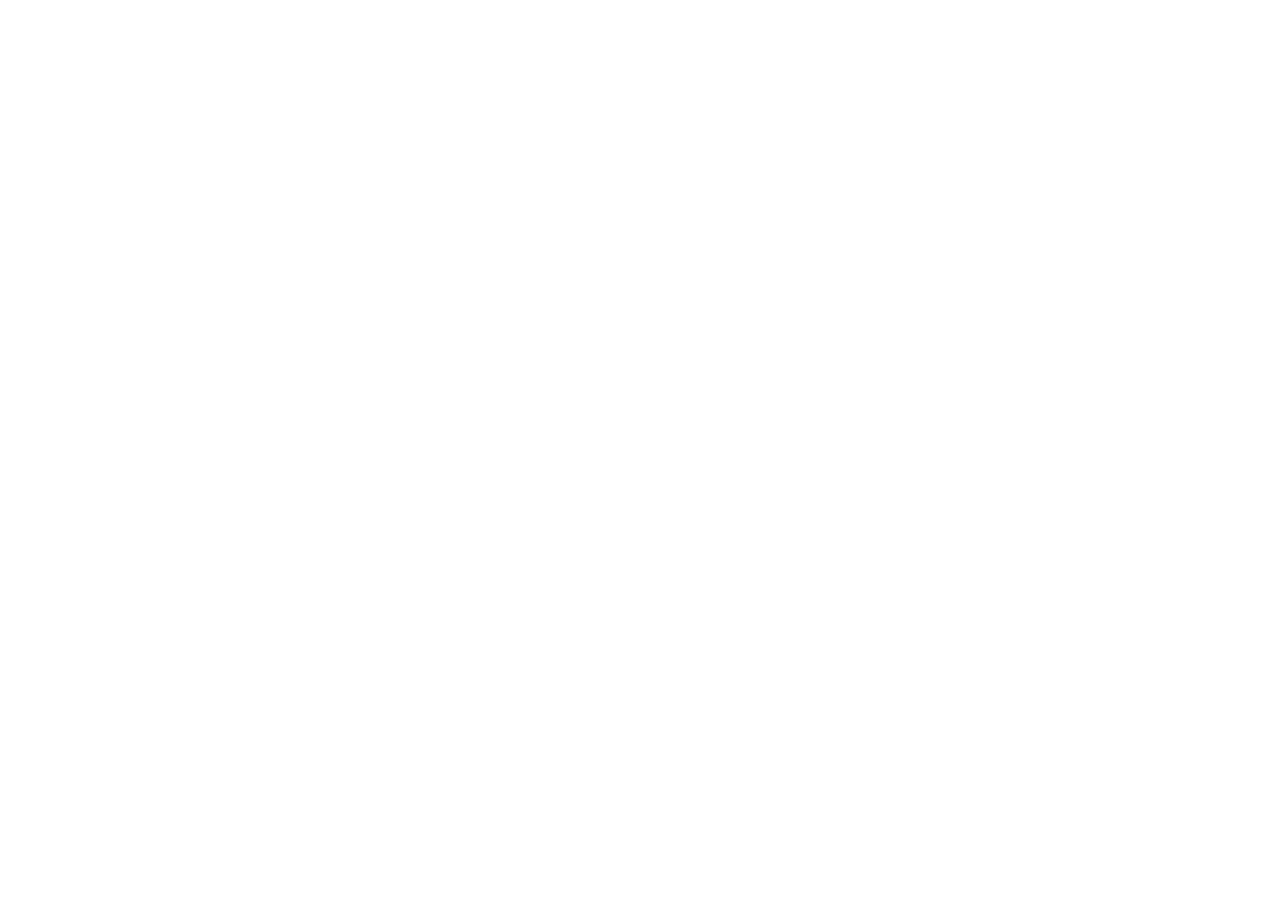
==== index.html @ 0b551ff9 "💄 파일생성" ====
<!DOCTYPE html>
<html lang="en">
<head>
    <meta charset="UTF-8">
    <meta name="viewport" content="width=device-width, initial-scale=1.0">
    <title>Instgram</title>
    <link rel="stylesheet" href="./style.css">
</head>
<body>
    <script src="./script.js"></script>
</body>
</html>
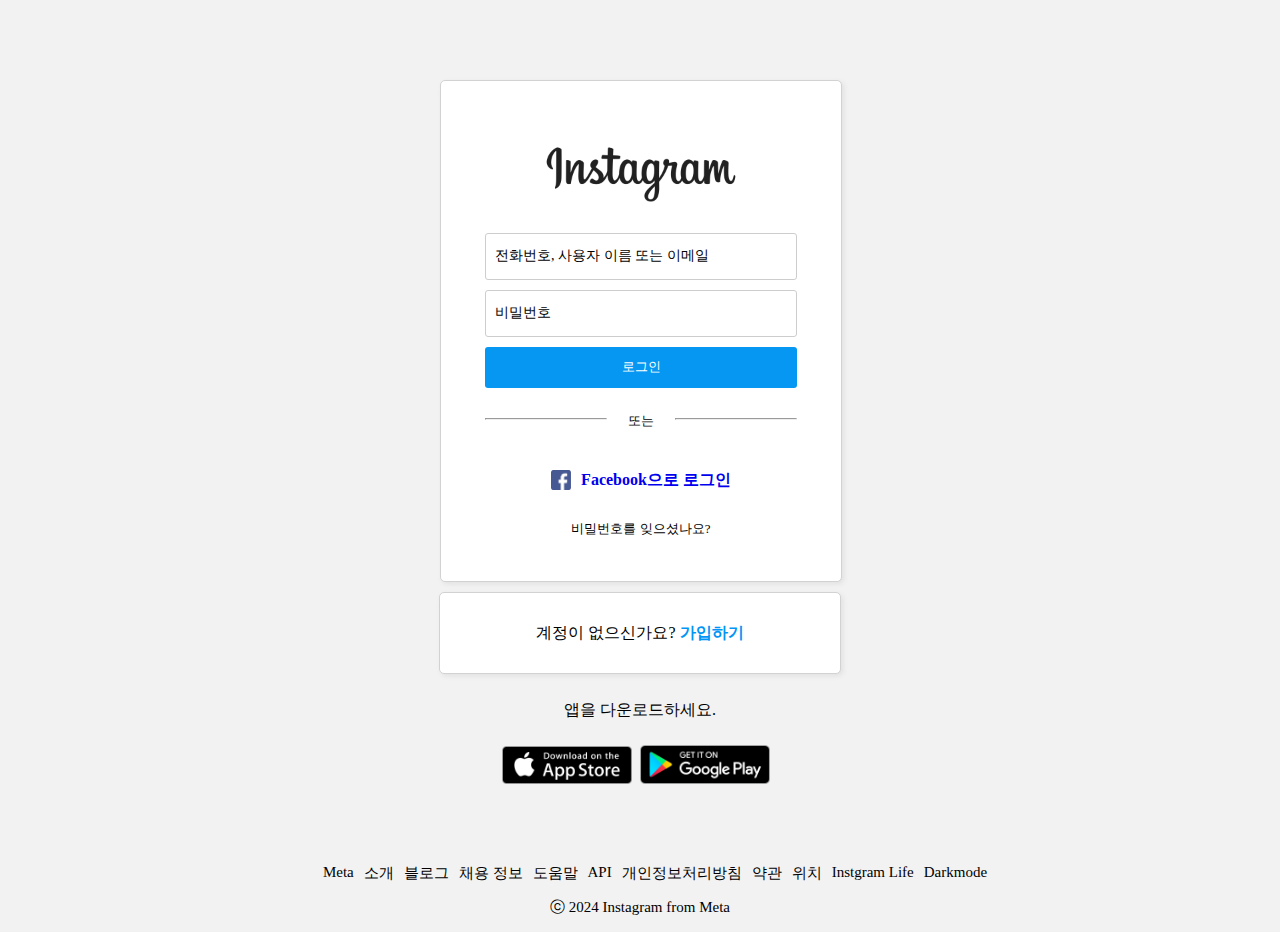
==== commit 69796fe1: "💄 css 적용" ====
--- a/index.html
+++ b/index.html
@@ -7,6 +7,57 @@
     <link rel="stylesheet" href="./style.css">
 </head>
 <body>
+    <div class="wrapper">
+        <div class="login">
+            <div class="login-top">
+                <img src="./assets/images/logo-light.png" alt="logo_light" class="insta-logo">
+                <form action="./action.html" method="GET" class="form">
+                    <div class="user-box">
+                        <input type="text" id="id" required="" class="change">
+                        <label class="change">전화번호, 사용자 이름 또는 이메일</label>
+                      </div>
+                      <div class="user-box">
+                        <input type="password" id="pwd" required="" class="change">
+                        <label class="change">비밀번호</label>
+                      </div>
+                    <input type="submit" class="submit" value="로그인">
+                </form>
+            </div>
+            <div class="contour">
+                <div><hr class="line"/></div>
+                <div class="change">또는</div>
+                <div><hr class="line"/></div>
+            </div>
+            <div class="facebook">
+                <img src="./assets/images/facebook-icon.png" alt="facebook">
+                <p class="facebook-txt"><a href="https://www.facebook.com/?locale=ko_KR">Facebook으로 로그인</a></p>
+            </div>
+            <a href="" class="lost-pwd-a"><p class="lost-pwd txt change">비밀번호를 잊으셨나요?</p></a>
+        </div>
+        <div class="join">
+            <p class="txt change"> 계정이 없으신가요? <a href="" class="txt-blue">가입하기</a></p>
+        </div>
+        <div class="download">
+            <p class="txt change">앱을 다운로드하세요.</p>
+            <div class="store"><img src="./assets/images/app-store.png" alt=""><img src="./assets/images/gg-play.png" alt=""></div>
+        </div>
+        </div>
+            <div class="footer">
+                <ul class="change">
+                    <li>Meta</li>
+                    <li>소개</li>
+                    <li>블로그</li>
+                    <li>채용 정보</li>
+                    <li>도움말</li>
+                    <li>API</li>
+                    <li>개인정보처리방침</li>
+                    <li>약관</li>
+                    <li>위치</li>
+                    <li>Instgram Life</li>
+                    <li class="darkmode">Darkmode</li>
+                </ul>
+                <p class="txt change">ⓒ 2024 Instagram from Meta</p>
+            </div>
     <script src="./script.js"></script>
 </body>
 </html>--- a/style.css
+++ b/style.css
@@ -0,0 +1,200 @@
+body {
+    background-color: #F2F2F2;
+}
+
+a{
+    text-decoration-line: none;
+}
+
+.wrapper{
+    display: flex;
+    align-items: center;
+    flex-direction: column;
+    width: 400px;
+    margin: 80px auto;
+}
+
+.login{
+    width: 400px;
+    height: 500px;
+    background-color: #fff;
+    margin: 0 auto;
+    display: flex;
+    align-items: center;
+    flex-direction: column;
+    justify-content: center;
+    border: 1px solid #D2D2D2;
+    border-radius: 5px;
+    box-shadow: 2px 2px 5px #e1e1e1;
+    
+}
+
+.login-top{
+    display: flex;
+    align-items: center;
+    flex-direction: column;
+    justify-content: center;
+}
+
+.login-top img{
+    width: 200px;
+    margin: 25px;
+}
+
+.login-top h2 {
+    margin: 0 0 30px;
+    padding: 0;
+    color: #fff;
+    text-align: center;
+  }
+  
+  .login-top .user-box {
+    position: relative;
+    width: 300px;
+  }
+  
+  .login-top .user-box input {
+    width: 300px;
+    padding: 22px 0 8px 10px;
+    font-size: 13px;
+    color: #000;
+    margin-bottom: 10px;
+    border: none;
+    border: 1px solid #cdcdcd;
+    border-radius: 3px;
+    outline: none;
+    background: transparent;
+  }
+  .login-top .user-box label {
+    position: absolute;
+    top:0;
+    left: 10px;
+    padding: 14px 0;
+    font-size: 14px;
+    color: #000;
+    pointer-events: none;
+    transition: .5s;
+  }
+  
+  .login-top .user-box input:focus ~ label,
+  .login-top .user-box input:valid ~ label {
+    top: -5px;
+    left: 10px;
+    color: #000;
+    font-size: 10px;
+  }
+  
+
+.submit{
+    width:312px;
+    height: 41px;
+    cursor: pointer;
+    background-color: #0597F2;
+    color: white;
+    border: none;
+    border-radius: 3px;
+}
+
+.contour{
+    width: 312px;
+    margin: 24px;
+    display: flex;
+    justify-content: space-between;
+    font-size: 13px;
+}
+
+.line{
+    width:120px;
+}
+
+.facebook{
+    display: flex;
+    justify-content: center;
+    align-items: center;
+}
+
+.facebook img{
+    width: 20px;
+    height: 20px;;
+}
+
+.facebook-txt{
+    font-weight: 700;
+    color: #3851A5;
+    margin-left: 10px;
+}
+
+.facebook a:visited{
+    color: #3851A5;
+}
+
+.lost-pwd{
+    font-size: 13px;
+}
+
+.lost-pwd-a:visited{
+    color: #000;
+}
+
+.join{
+    width: 400px;
+    height: 80px;
+    margin: 10px 0;
+    background-color: #fff;
+    border: 1px solid #D2D2D2;
+    border-radius: 5px;
+    display: flex;
+    justify-content: center;
+    align-items: center;
+    box-shadow: 2px 2px 5px #e1e1e1;
+}
+
+.txt{
+    text-align: center;
+}
+
+.txt-blue{
+    font-weight: 700;
+    color:#0095F6;
+}
+
+.txt-blue a:visited{
+    color:#0095F6;
+}
+
+.download{
+    height: 100px;
+    display: flex;
+    align-items: center;
+    flex-direction: column;
+    justify-content: space-between;
+}
+
+.store{
+    display: flex;
+    align-items: center;
+    justify-content: center;
+}
+
+.store img{
+    width: 130px;
+    margin-right: 8px;
+}
+
+.footer{
+    font-size: 15px;
+}
+
+.footer ul{
+    display: flex;
+    justify-content: center;
+    list-style-type: none;
+}
+
+.footer ul li{
+    margin-right: 10px;
+}
+
+.darkmode{
+    cursor: pointer;
+}
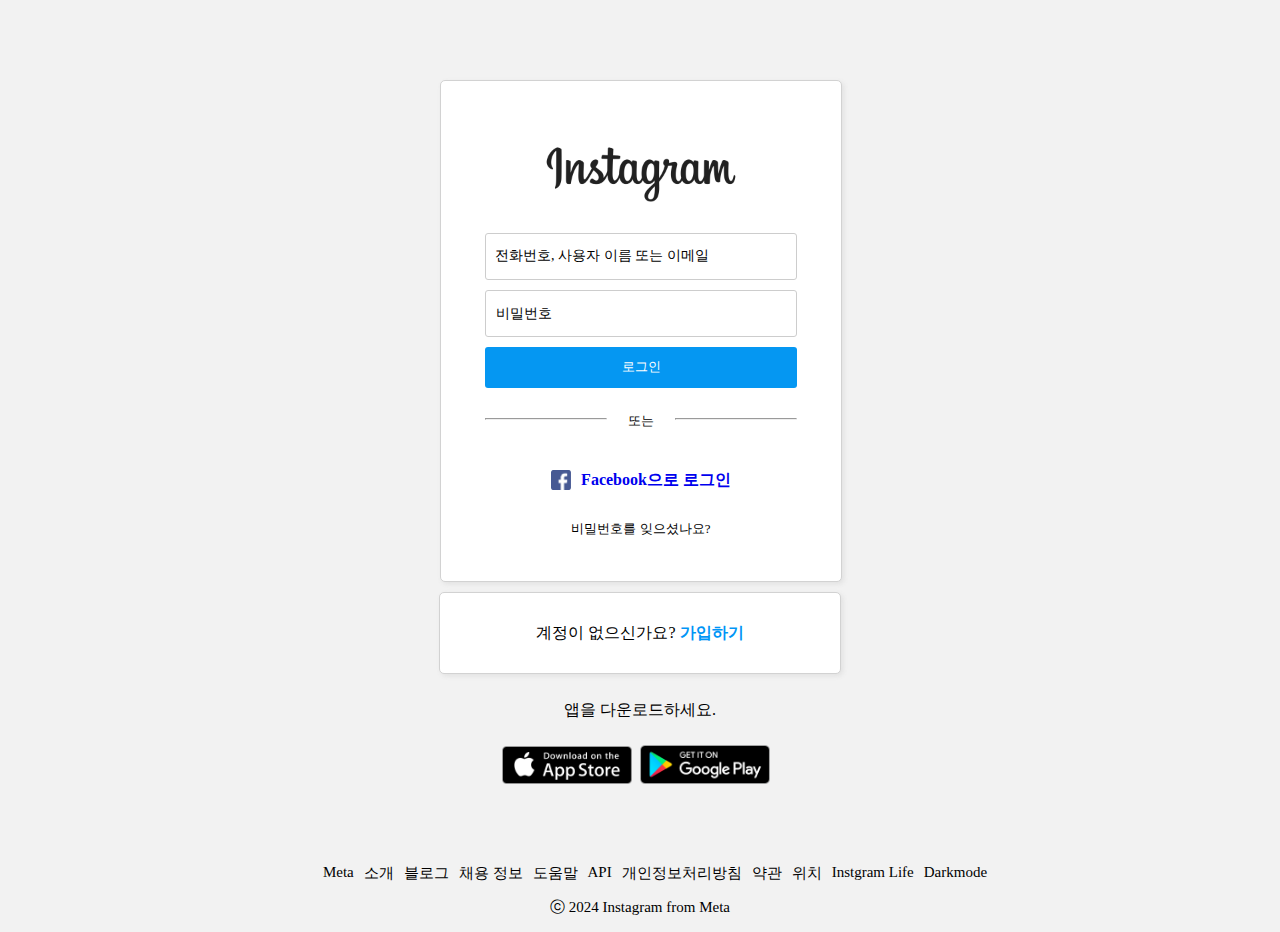
==== commit 66be8989: "💄 비밀번호 표시/숨기기 버튼 update" ====
--- a/index.html
+++ b/index.html
@@ -11,14 +11,17 @@
         <div class="login">
             <div class="login-top">
                 <img src="./assets/images/logo-light.png" alt="logo_light" class="insta-logo">
-                <form action="./action.html" method="GET" class="form">
+                <form action="./action.html" method="GET" class="login-form">
                     <div class="user-box">
                         <input type="text" id="id" required="" class="change">
-                        <label class="change">전화번호, 사용자 이름 또는 이메일</label>
+                        <label class="change move">전화번호, 사용자 이름 또는 이메일</label>
                       </div>
-                      <div class="user-box">
+                      <div class="user-pwd">
                         <input type="password" id="pwd" required="" class="change">
-                        <label class="change">비밀번호</label>
+                        <label class="change move">비밀번호</label>
+                        <div class="hide">
+                            <button class="pwd-btn"> 비밀번호 표시하기</button>
+                        </div>
                       </div>
                     <input type="submit" class="submit" value="로그인">
                 </form>
--- a/style.css
+++ b/style.css
@@ -1,4 +1,4 @@
-body {
+body{
     background-color: #F2F2F2;
 }
 
@@ -40,32 +40,41 @@
     width: 200px;
     margin: 25px;
 }
-
-.login-top h2 {
-    margin: 0 0 30px;
-    padding: 0;
-    color: #fff;
-    text-align: center;
-  }
-  
-  .login-top .user-box {
+  
+.login-top .user-box, .login-top .user-pwd {
     position: relative;
     width: 300px;
-  }
-  
-  .login-top .user-box input {
-    width: 300px;
+}
+  
+.login-top .user-box input, .login-top .user-pwd input {
     padding: 22px 0 8px 10px;
     font-size: 13px;
     color: #000;
     margin-bottom: 10px;
-    border: none;
-    border: 1px solid #cdcdcd;
     border-radius: 3px;
     outline: none;
     background: transparent;
-  }
-  .login-top .user-box label {
+}
+
+.login-top .user-box input{
+    width: 300px;
+    border: 1px solid #cdcdcd;
+}
+
+.login-top .user-pwd{
+    width: 310px;
+    height: 45px;
+    border: 1px solid #cdcdcd;
+    border-radius: 3px;
+    margin-bottom: 10px;
+}
+
+.login-top .user-pwd input{
+    border: none;
+}
+
+ 
+.login-top .user-box .move, .login-top .user-pwd .move {
     position: absolute;
     top:0;
     left: 10px;
@@ -75,16 +84,45 @@
     pointer-events: none;
     transition: .5s;
   }
-  
-  .login-top .user-box input:focus ~ label,
-  .login-top .user-box input:valid ~ label {
-    top: -5px;
+
+  .login-top .user-pwd input{
+    height: 15px;
+  }
+  
+.login-top .user-box input:focus ~ .move,
+.login-top .user-box input:valid ~ .move,
+.login-top .user-pwd input:focus ~ .move,
+.login-top .user-pwd input:valid ~ .move
+ {
+    top: -6px;
     left: 10px;
     color: #000;
     font-size: 10px;
-  }
-  
-
+}
+
+.user-pwd{
+    display: flex;
+    justify-content: center;
+}
+
+.hide{
+    width: 130px;
+}
+
+.login-top .user-pwd .hide button{
+    width: 130px;
+    height: 45px;
+    padding: 14px 0;
+    font-size: 14px;
+    font-weight: 700;
+    text-align: right;
+    padding-right: 10px;
+    border: none;
+    background-color: transparent;
+    cursor: pointer;
+    visibility: hidden;
+}
+  
 .submit{
     width:312px;
     height: 41px;
